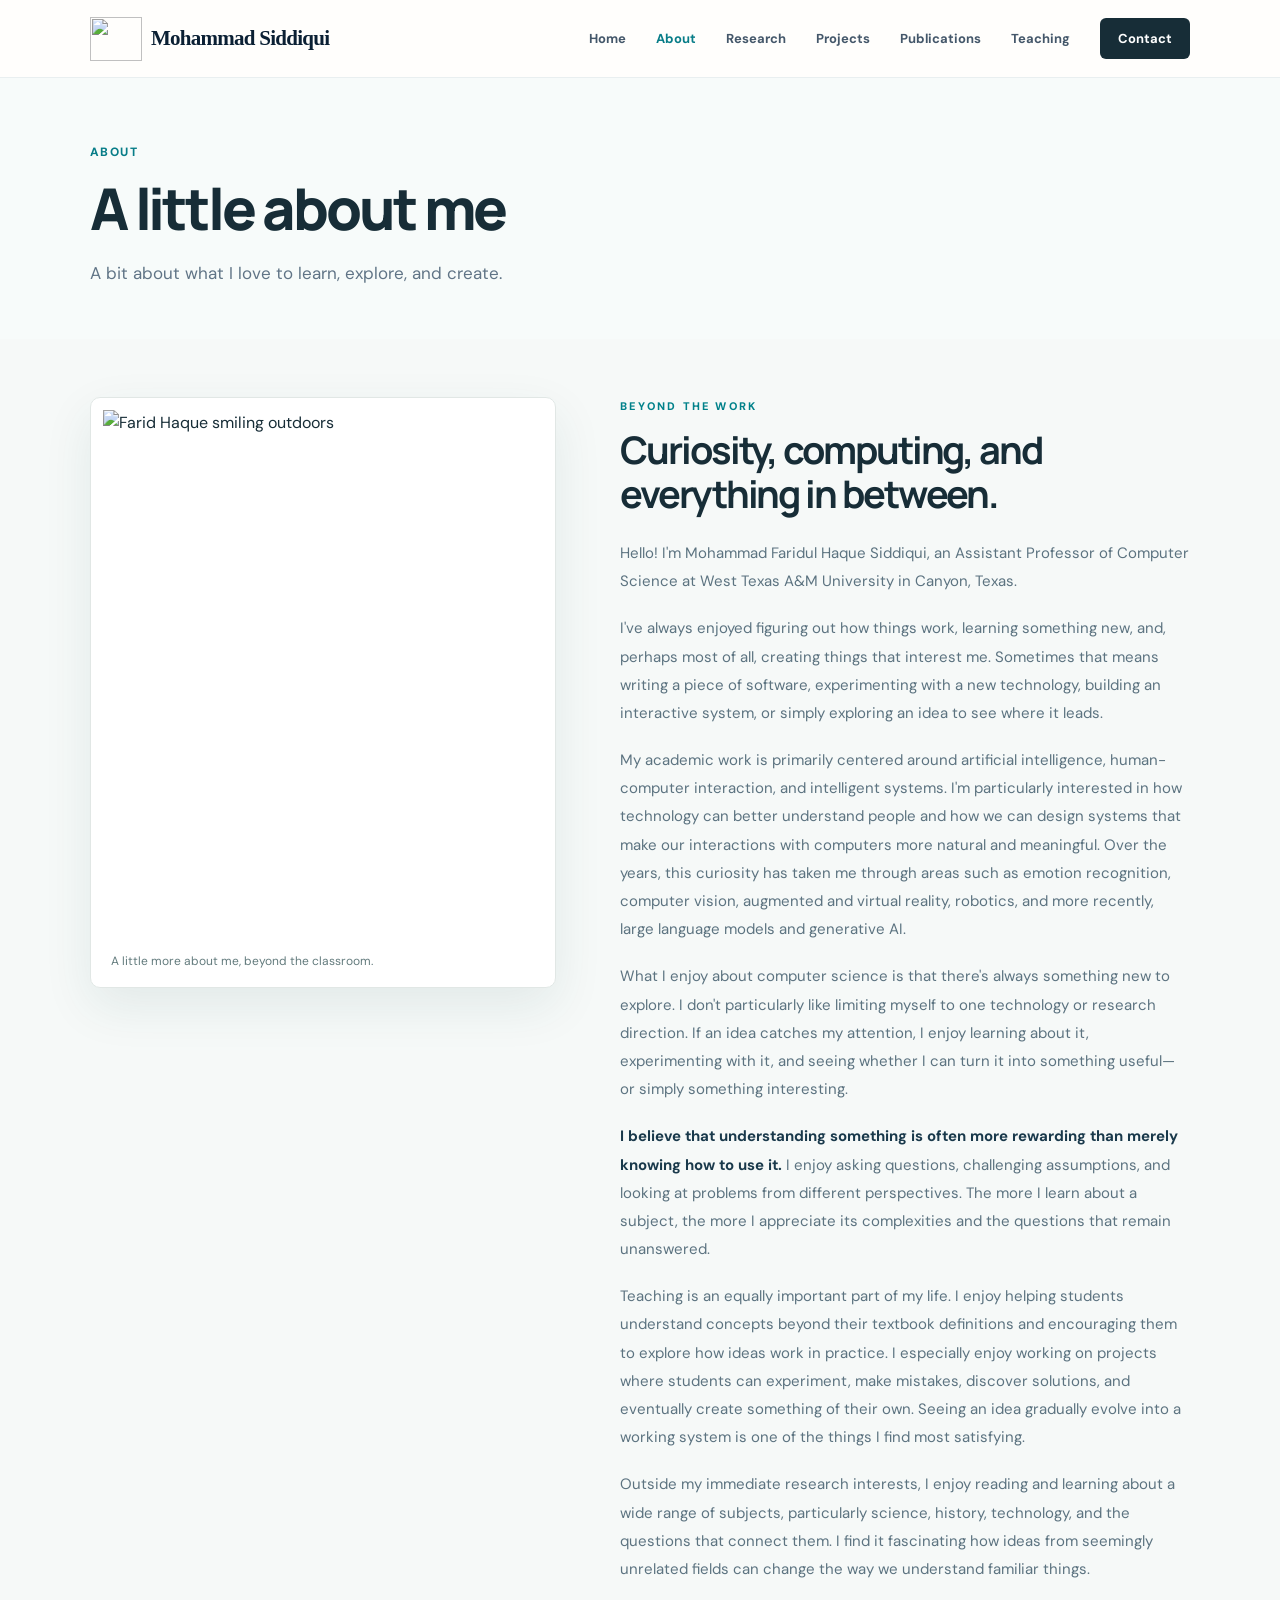
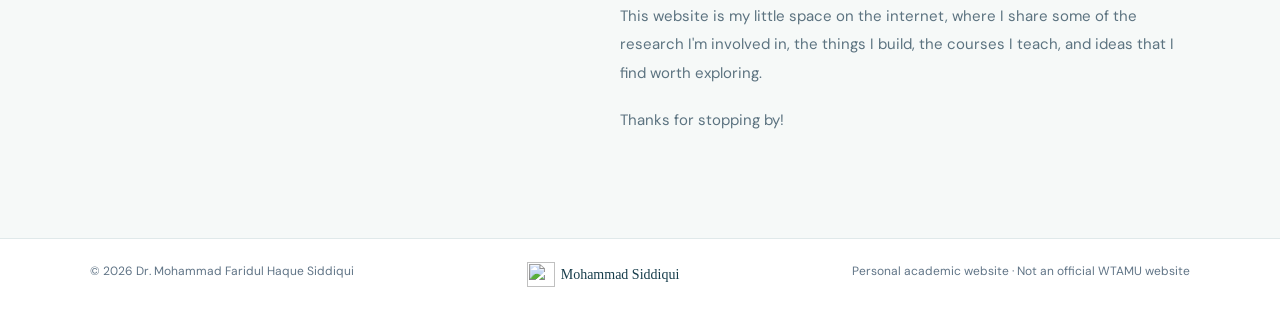
==== about.html @ c28cbdc3 "Add files via upload" ====
<!DOCTYPE html>

<html lang="en"><head><meta charset="utf-8"/><meta content="width=device-width, initial-scale=1" name="viewport"/><meta content="#09182a" name="theme-color"/><meta content="Dr. Mohammad Faridul Haque Siddiqui — Assistant Professor of Computer Science, West Texas A&amp;M University." name="description"/><title>About Me | Mohammad Siddiqui</title><link href="https://fonts.googleapis.com" rel="preconnect"/><link crossorigin="" href="https://fonts.gstatic.com" rel="preconnect"/><link href="https://fonts.googleapis.com/css2?family=DM+Sans:wght@400;500;600;700&amp;family=Manrope:wght@400;500;600;700;800&amp;display=swap" rel="stylesheet"/><link href="style.css" rel="stylesheet"/><link href="favicon.png" rel="icon" type="image/png"/></head><body><header class="top"><div class="wrap nav"><a aria-label="Mohammad Siddiqui — Home" class="brand brand-logo" href="index.html"><img alt="" height="48" src="images/ms-monogram.png" width="56"/><span class="brand-name">Mohammad Siddiqui</span></a><button aria-controls="navlinks" aria-expanded="false" aria-label="Toggle navigation" class="menu" id="menu">☰</button><nav aria-label="Main navigation" class="navlinks" id="navlinks"><a class="" href="index.html">Home</a><a aria-current="page" class="active" href="about.html">About</a><a class="" href="research.html">Research</a><a class="" href="projects.html">Projects</a><a class="" href="publications.html">Publications</a><a class="" href="teaching.html">Teaching</a><a class="navcontact" href="contact.html">Contact</a></nav></div></header><main><div class="page-intro"><div class="wrap"><div class="breadcrumbs">About</div><h1>A little about me</h1><p>A bit about what I love to learn, explore, and create.</p></div></div><section class="section alt"><div class="wrap about"><figure class="about-photo"><img alt="Farid Haque smiling outdoors" height="1402" src="images/farid-outdoor.webp" width="1122"/><figcaption>A little more about me, beyond the classroom.</figcaption></figure><div class="about-copy reveal"><div class="overline">Beyond the work</div><h2>Curiosity, computing, and everything in between.</h2><p>Hello! I'm Mohammad Faridul Haque Siddiqui, an Assistant Professor of Computer Science at West Texas A&amp;M University in Canyon, Texas.</p><p>I've always enjoyed figuring out how things work, learning something new, and, perhaps most of all, creating things that interest me. Sometimes that means writing a piece of software, experimenting with a new technology, building an interactive system, or simply exploring an idea to see where it leads.</p><p>My academic work is primarily centered around artificial intelligence, human-computer interaction, and intelligent systems. I'm particularly interested in how technology can better understand people and how we can design systems that make our interactions with computers more natural and meaningful. Over the years, this curiosity has taken me through areas such as emotion recognition, computer vision, augmented and virtual reality, robotics, and more recently, large language models and generative AI.</p><p>What I enjoy about computer science is that there's always something new to explore. I don't particularly like limiting myself to one technology or research direction. If an idea catches my attention, I enjoy learning about it, experimenting with it, and seeing whether I can turn it into something useful—or simply something interesting.</p><p><strong>I believe that understanding something is often more rewarding than merely knowing how to use it.</strong> I enjoy asking questions, challenging assumptions, and looking at problems from different perspectives. The more I learn about a subject, the more I appreciate its complexities and the questions that remain unanswered.</p><p>Teaching is an equally important part of my life. I enjoy helping students understand concepts beyond their textbook definitions and encouraging them to explore how ideas work in practice. I especially enjoy working on projects where students can experiment, make mistakes, discover solutions, and eventually create something of their own. Seeing an idea gradually evolve into a working system is one of the things I find most satisfying.</p><p>Outside my immediate research interests, I enjoy reading and learning about a wide range of subjects, particularly science, history, technology, and the questions that connect them. I find it fascinating how ideas from seemingly unrelated fields can change the way we understand familiar things.</p><p>This website is my little space on the internet, where I share some of the research I'm involved in, the things I build, the courses I teach, and ideas that I find worth exploring.</p><p>Thanks for stopping by!</p></div></div></section></main><div class="mini-footer"><div class="wrap"><span>© <span id="year"></span> Dr. Mohammad Faridul Haque Siddiqui</span><a class="footer-logo" href="index.html"><img alt="" height="27" src="images/ms-monogram.png" width="31"/>Mohammad Siddiqui</a><span>Personal academic website · Not an official WTAMU website</span></div></div><script src="script.js"></script></body></html>
---- style.css ----
:root{--ink:#0b2034;--muted:#607486;--blue:#0d6d80;--teal:#35c8bd;--cream:#f7f8f6;--line:#dfebed;--dark:#081a2c}*{box-sizing:border-box}html{scroll-behavior:smooth}body{margin:0;font-family:'DM Sans',Arial,sans-serif;color:var(--ink);background:#fff;line-height:1.65}a{color:inherit;text-decoration:none}button{font:inherit}button,a{ -webkit-tap-highlight-color:transparent}a:focus-visible,button:focus-visible{outline:3px solid #52d7d0;outline-offset:4px}.wrap{max-width:1160px;margin:auto;padding-left:30px;padding-right:30px}.top{height:78px;position:sticky;top:0;z-index:10;background:#fffefcf5;backdrop-filter:blur(16px);border-bottom:1px solid #e9eff0}.nav{height:100%;display:flex;justify-content:space-between;align-items:center;gap:20px}.brand{font-family:Manrope,sans-serif;font-size:17px;font-weight:800;letter-spacing:-.04em}.brand span{color:var(--blue)}.navlinks{display:flex;gap:30px;align-items:center}.navlinks>a{font-size:13px;font-weight:700;color:#44576a}.navlinks>a:hover{color:var(--blue)}.navlinks .navcontact{padding:10px 18px;color:#fff;background:var(--ink);border-radius:6px}.menu{display:none;background:none;border:0;font-size:25px;cursor:pointer}.hero{overflow:hidden;background:radial-gradient(circle at 77% 55%,#ecf8f6 0,#f9fcfa 35%,#f8faf8 68%);padding:105px 0 110px}.hero-grid{display:grid;grid-template-columns:1.15fr .85fr;align-items:center;gap:65px}.eyebrow{display:flex;align-items:center;gap:11px;letter-spacing:.14em;text-transform:uppercase;font-weight:800;color:#08788a;font-size:11px}.eyebrow:before{content:"";width:28px;height:2px;background:var(--teal)}h1,h2,h3{font-family:Manrope,Arial,sans-serif;letter-spacing:-.055em;line-height:1.16}h1{font-size:clamp(44px,5.1vw,72px);margin:25px 0 19px;font-weight:800}h1 em{font-style:normal;color:#087d88}.lead{font-size:18px;max-width:530px;color:#50687a;line-height:1.85}.role{font-weight:800;font-size:14px;color:#122e40;letter-spacing:.005em}.role span{color:#96a5aa;margin:0 8px}.actions{display:flex;flex-wrap:wrap;gap:12px;margin-top:30px}.btn{display:inline-flex;align-items:center;justify-content:center;gap:9px;padding:14px 23px;border-radius:6px;font-weight:800;font-size:13px;transition:.2s}.btn.primary{background:#0c3647;color:white}.btn.primary:hover{background:#087989;transform:translateY(-2px)}.btn.secondary{border:1px solid #bdd3d5;color:#173d4b;background:#fff}.btn.secondary:hover{background:#e8f5f3}.social{display:flex;gap:20px;margin-top:34px;font-size:13px;font-weight:800;color:#597484}.social a:hover{color:#007d85}.visual{position:relative;max-width:470px;aspect-ratio:1;display:grid;place-items:center}.visual:before{content:"";position:absolute;width:83%;height:83%;border-radius:50%;border:1px solid #bddcdb;box-shadow:0 0 0 40px #ffffff66,0 0 0 82px #e2f1ef65}.orb{position:relative;width:82%;height:82%;border-radius:50%;overflow:hidden;background:radial-gradient(circle at 27% 18%,#36788a,#153b59 52%,#071b32 89%);box-shadow:0 40px 80px #0c476631}.orb svg{width:100%;height:100%}.mini{position:absolute;padding:11px 17px;border-radius:9px;background:#ffffffed;box-shadow:0 12px 37px #17465c1a;font-size:12px;font-weight:800;color:#285366;border:1px solid #dcebea}.mini.one{top:14%;right:-4%}.mini.two{bottom:19%;left:-9%}.small-dot{display:inline-block;width:7px;height:7px;border-radius:50%;background:#00bdb5;margin-right:7px}.stats{background:#0a2337;color:white}.statsrow{display:grid;grid-template-columns:repeat(4,1fr);padding-top:32px;padding-bottom:32px}.stat{padding:10px 24px;border-right:1px solid #ffffff25}.stat:first-child{padding-left:0}.stat:last-child{border:none}.stat strong{font-family:Manrope;font-size:28px;letter-spacing:-.06em;display:block}.stat small{color:#b5d0d8;font-size:12px}.section{padding:105px 0}.alt{background:#f6f9f8}.sec-top{display:flex;justify-content:space-between;align-items:end;gap:25px;margin-bottom:40px}.overline{text-transform:uppercase;color:#00818a;letter-spacing:.2em;font-size:11px;font-weight:800}h2{font-size:clamp(31px,3.5vw,47px);margin:12px 0 14px}.sec-top p{color:var(--muted);max-width:450px;font-size:15px}.grid3{display:grid;grid-template-columns:repeat(3,1fr);gap:20px}.research-card{border:1px solid #dce9e9;border-radius:12px;background:white;padding:31px;min-height:255px;transition:.25s}.research-card:hover{transform:translateY(-5px);box-shadow:0 18px 40px #113d5515}.number{color:#09a49d;font-size:12px;font-weight:800}.research-card h3{font-size:21px;margin:26px 0 12px}.research-card p,.project p,.pub p{color:var(--muted);font-size:14px}.project-grid{display:grid;grid-template-columns:repeat(2,1fr);gap:22px}.project{border:1px solid #dbe8e7;border-radius:12px;overflow:hidden;background:white}.project-art{height:190px;position:relative;overflow:hidden;background:#0b3145;display:grid;place-items:center}.project-art svg{width:100%;height:100%;display:block}.project-body{padding:26px}.tag{font-size:10px;font-weight:800;text-transform:uppercase;letter-spacing:.13em;color:#05868a}.project h3{font-size:21px;margin:10px 0}.feature-line{margin-top:14px;font-size:12px;color:#0c7780;font-weight:700}.publication-list{border-top:1px solid var(--line)}.pub{padding:23px 0;border-bottom:1px solid var(--line);display:grid;grid-template-columns:65px 1fr auto;align-items:start;gap:22px}.year{color:#08808c;font-size:12px;font-weight:800}.pub h3{font-size:17px;margin:0 0 8px;line-height:1.5;letter-spacing:-.025em}.pub p{margin:0}.pub a{border:1px solid #cadddc;border-radius:6px;padding:7px 12px;font-size:12px;font-weight:800;color:#126b77}.pub a:hover{background:#e7f5f3}.about{display:grid;grid-template-columns:.9fr 1.1fr;gap:100px;align-items:center}.about-panel{min-height:350px;background:#0b2d40;border-radius:14px;position:relative;padding:40px;display:flex;flex-direction:column;justify-content:space-between;color:white;overflow:hidden}.about-panel:after{content:"";position:absolute;width:270px;height:270px;border:1px solid #4ec8c066;border-radius:50%;right:-45px;bottom:-80px;box-shadow:0 0 0 48px #3cbaa916,0 0 0 98px #47cbbc0d}.about-panel .quote{position:relative;z-index:1;font-size:24px;font-family:Manrope;line-height:1.5;font-weight:700;letter-spacing:-.04em}.about-panel span{z-index:1;color:#96d2d3;font-size:13px}.about-copy p{color:#5c7380}.timeline{margin-top:20px;padding-left:20px;border-left:2px solid #bdd9d9}.timeline p{margin:12px 0;font-size:13px}.timeline strong{color:#173f53}.contact-section{background:#081d30;color:white;text-align:center;padding:85px 20px}.contact-section h2{font-size:42px}.contact-section p{color:#b4ccd5;max-width:580px;margin:0 auto 25px}.contact-section .btn{background:#60d6ca;color:#062939}footer{background:#081d30;color:#95adb7;border-top:1px solid #ffffff1b;padding:21px 0;font-size:12px}footer .wrap{display:flex;justify-content:space-between;gap:15px;flex-wrap:wrap}.reveal{opacity:0;transform:translateY(14px);transition:opacity .7s,transform .7s}.reveal.visible{opacity:1;transform:translateY(0)}@media(max-width:850px){.hero-grid,.about{grid-template-columns:1fr;gap:45px}.visual{max-width:390px;margin:auto}.hero{padding:65px 0}.grid3{grid-template-columns:repeat(2,1fr)}.statsrow{grid-template-columns:repeat(2,1fr);gap:15px}.stat:nth-child(2){border:0}.about{gap:28px}}@media(max-width:620px){.wrap{padding-left:21px;padding-right:21px}.top{height:67px}.menu{display:block}.navlinks{display:none;position:absolute;top:67px;left:0;right:0;background:white;padding:16px 21px 25px;box-shadow:0 18px 30px #152d3c20;flex-direction:column;align-items:stretch;gap:15px}.navlinks.open{display:flex}.hero{padding:55px 0 70px}.hero-grid{gap:27px}h1{font-size:43px}.lead{font-size:16px}.visual{max-width:300px}.mini.one{right:-2%}.mini.two{left:0}.statsrow{padding-top:19px;padding-bottom:19px}.stat{padding:8px 10px}.stat strong{font-size:23px}.section{padding:66px 0}.sec-top{display:block}.grid3,.project-grid{grid-template-columns:1fr}.research-card{min-height:unset}.pub{grid-template-columns:1fr;gap:7px}.pub a{justify-self:start}.about-panel{min-height:295px}.contact-section h2{font-size:34px}}@media(prefers-reduced-motion:reduce){html{scroll-behavior:auto}.reveal{opacity:1;transform:none;transition:none}}

/* Multi-page navigation and page layouts */
.navlinks a.active{color:#087d88} .page-intro{padding:65px 0 35px;background:#f7fbfa}.page-intro h1{font-size:clamp(39px,4.5vw,60px);margin:12px 0 15px}.page-intro p{max-width:730px;color:#607486;font-size:17px}.section{padding:58px 0 85px}.hero{min-height:calc(100vh - 158px);display:flex;align-items:center;padding:65px 0}.reveal{opacity:1;transform:none}.simple-card{background:#fff;border:1px solid #dce9e9;border-radius:12px;padding:30px}.simple-card h3{margin-top:0}.simple-card p{color:#607486}.simple-grid{display:grid;grid-template-columns:repeat(2,1fr);gap:20px}.breadcrumbs{font-size:12px;letter-spacing:.12em;text-transform:uppercase;color:#087d88;font-weight:800}.mini-footer{border-top:1px solid #e0e9ea;padding:23px 0;font-size:12px;color:#607486}.mini-footer .wrap{display:flex;justify-content:space-between;gap:15px;flex-wrap:wrap}.content-links{display:flex;flex-wrap:wrap;gap:12px;margin-top:28px}@media(max-width:650px){.simple-grid{grid-template-columns:1fr}.hero{min-height:unset}.page-intro{padding:45px 0 25px}}
/* V3: warm, photographic, genuinely personal tone */
:root{--ink:#172d37;--blue:#2f777a;--teal:#6daba7}
.hero{background:#f8f9f6;min-height:calc(100vh - 145px);padding:48px 0}
.hero-grid{grid-template-columns:1.12fr .88fr;gap:80px}
.hero h1{font-size:clamp(39px,4.3vw,61px);letter-spacing:-.06em;line-height:1.22}
.hero h1 em{font-style:normal;color:#377e7d;font-size:.80em}
.hero .role{font-weight:600;color:#506873}
.hero .lead{font-size:17px;line-height:1.8;color:#566b71}
.portrait-frame{position:relative;margin:0;max-width:430px;justify-self:end;width:100%;padding:11px 11px 0;background:#fff;border:1px solid #e1e8e5;box-shadow:0 24px 65px #1e41451d;transform:rotate(1.2deg)}
.portrait-frame img{display:block;width:100%;height:min(57vh,510px);object-fit:cover;object-position:center 23%}
.portrait-frame figcaption{font-size:11px;color:#67818a;padding:12px 6px;text-align:right;letter-spacing:.035em}
.hero .actions .primary{background:#255d62}
.content-links{align-items:center;gap:24px;margin-top:0}
.content-links a{color:#306e70;font-size:13px;font-weight:700}
.home-hint{color:#71868a;font-size:13px;margin-right:10px}
.about-photo{margin:0;background:white;border:1px solid #e1e7e5;padding:12px;box-shadow:0 18px 50px #164b4b17}
.about-photo img{display:block;width:100%;max-height:470px;object-fit:cover;object-position:top}
.about-photo figcaption{font-size:12px;color:#637b7d;padding:12px 8px 4px}
.contact-photo{max-width:138px;margin:0 auto 24px;border-radius:50%;overflow:hidden;aspect-ratio:1;border:4px solid #d4e9e6}
.contact-photo img{width:100%;height:100%;object-fit:cover;object-position:center 21%}
@media(max-width:850px){.hero-grid{gap:32px}.portrait-frame{justify-self:center;max-width:345px}.portrait-frame img{height:390px}.hero{min-height:unset}}
@media(max-width:620px){.hero{padding:36px 0 48px}.hero h1{font-size:42px}.portrait-frame{max-width:320px}.portrait-frame img{height:345px}.content-links{gap:14px}.home-hint{width:100%}}

/* Personal identity / approved MS logo */
.brand-logo{display:inline-flex;align-items:center;gap:9px;white-space:nowrap;letter-spacing:0;color:#0b2034}
.brand-logo img{width:52px;height:44px;object-fit:contain;flex-shrink:0}
.brand-logo .brand-name{color:#0b2034;font-family:Georgia,'Times New Roman',serif;font-size:21px;font-weight:600;letter-spacing:-.035em}
.footer-logo{display:inline-flex;align-items:center;gap:6px;font-family:Georgia,'Times New Roman',serif;font-size:14px;color:#173d4b}
.footer-logo img{width:28px;height:25px;object-fit:contain}
@media(max-width:1050px){.navlinks{gap:16px}.brand-logo .brand-name{font-size:18px}.brand-logo img{width:43px;height:38px}}
@media(max-width:650px){.brand-logo .brand-name{font-size:18px}.brand-logo img{width:40px;height:36px}.mini-footer .wrap{align-items:center}}

/* About page: readable long-form introduction */
.about{align-items:start;gap:64px}.about-copy{max-width:690px}.about-copy p{font-size:15px;line-height:1.88;margin:0 0 19px}.about-copy strong{color:#19394b}.about-photo{position:sticky;top:112px;border-radius:10px;overflow:hidden}.about-photo img{max-height:530px}.about-copy h2{font-size:clamp(27px,3vw,38px);margin-bottom:24px}@media(max-width:850px){.about-photo{position:static;max-width:460px}.about{gap:34px}}

/* V7 — warmer, more intentional single-screen homepage */
.hero{min-height:calc(100svh - 156px);padding:32px 0 42px;background:radial-gradient(ellipse at 87% 45%, #e7f0ed 0%, #f8f9f6 52%, #fbfbf8 100%)}
.hero-grid{grid-template-columns:minmax(0,1.15fr) minmax(310px,.85fr);gap:clamp(36px,6vw,85px)}
.hero h1{font-family:Georgia,'Times New Roman',serif;letter-spacing:-.045em;font-weight:500;font-size:clamp(42px,4.5vw,65px);line-height:1.14;margin:22px 0 22px}
.hero h1 .hello-name{color:#1c4b55}
.hero h1 em{display:inline-block;font-family:Georgia,'Times New Roman',serif;color:#3e7e78;font-size:.81em;font-weight:400;font-style:italic;letter-spacing:-.025em;margin-top:7px}
.hero .role{color:#475c67;line-height:1.7;font-size:13.5px;margin-bottom:18px}
.hero .lead{font-size:16px;line-height:1.86;max-width:560px;margin:0;color:#475d63}
.home-personal-note{margin:19px 0 0;color:#647879;font-size:15px;line-height:1.7;border-left:2px solid #8cbab2;padding-left:15px}
.home-personal-note em{font-family:Georgia,serif;color:#306d6b}
.hero .actions{margin-top:27px}
.hero .social{margin-top:25px;font-weight:600;font-size:12px}
.portrait-frame{transform:none;border-radius:10px;overflow:hidden;box-shadow:0 25px 65px #183b3f1c;max-width:410px;padding:9px 9px 0}
.portrait-frame img{height:min(55vh,490px);border-radius:5px;object-position:center 23%}
@media(max-width:850px){.hero-grid{grid-template-columns:1fr;gap:28px}.hero{padding:50px 0}.portrait-frame{justify-self:start;width:min(100%,390px)}.portrait-frame img{height:400px}}
@media(max-width:620px){.hero{padding:35px 0 48px}.hero h1{font-size:clamp(39px,9.5vw,53px)}.hero .lead{font-size:15px}.portrait-frame{justify-self:center}.portrait-frame img{height:350px}.hero .social{flex-wrap:wrap;gap:12px 20px}}


/* V8 — editorial research page */
.research-intro {background:linear-gradient(120deg,#f8faf7 0%,#edf5f2 100%);padding:72px 0 72px}
.research-intro h1 {font-family:Georgia,'Times New Roman',serif;font-weight:500;letter-spacing:-.04em;font-size:clamp(43px,5vw,66px)}
.research-intro p {max-width:770px;line-height:1.82;font-size:17px}
.research-overview {padding-top:75px}
.research-preface {max-width:820px;margin-bottom:54px}
.research-preface h2 {font-family:Georgia,'Times New Roman',serif;font-weight:500;letter-spacing:-.035em;max-width:780px;line-height:1.2}
.research-preface p {font-size:16px;color:#526d73;max-width:740px;line-height:1.88}
.research-themes {display:grid;grid-template-columns:1fr 1fr;gap:22px}
.theme {display:grid;grid-template-columns:62px 1fr;gap:19px;padding:32px 29px 30px;border:1px solid #dbe8e5;border-radius:13px;background:white;box-shadow:0 9px 24px #1c4e4510}
.theme-side {display:flex;flex-direction:column;align-items:center;gap:21px}
.theme-index {font-size:12px;color:#7b989b;font-weight:700}
.theme-symbol {font-family:Georgia,serif;font-size:35px;line-height:1;color:#398b86}
.theme-kicker {font-size:10px;letter-spacing:.13em;font-weight:800;color:#327c7d}
.theme h3 {font-family:Georgia,'Times New Roman',serif;font-weight:500;font-size:27px;letter-spacing:-.035em;line-height:1.25;margin:12px 0 16px}
.theme p {color:#567079;font-size:14px;line-height:1.87;margin:0}
.theme-topics {display:flex;gap:7px;flex-wrap:wrap;margin-top:23px}
.theme-topics span {background:#edf5f2;border:1px solid #e0ece8;color:#406f6d;border-radius:30px;font-size:11px;padding:5px 10px}
.research-outro {background:#eef5f2;padding:66px 0 78px}
.research-outro-grid {display:flex;align-items:center;justify-content:space-between;gap:55px}
.research-outro h2 {font-family:Georgia,'Times New Roman',serif;font-weight:500;max-width:560px}
.research-outro p {max-width:630px;color:#567079;line-height:1.85}
.research-actions {display:flex;flex-direction:column;gap:12px;min-width:190px}
@media(max-width:850px){.research-themes{grid-template-columns:1fr}.research-outro-grid{align-items:start;flex-direction:column;gap:18px}.research-actions{flex-direction:row;flex-wrap:wrap}}
@media(max-width:620px){.research-intro{padding:47px 0}.research-overview{padding-top:52px}.research-preface{margin-bottom:35px}.theme{grid-template-columns:43px 1fr;padding:24px 20px;gap:12px}.theme h3{font-size:24px}.theme-symbol{font-size:27px}.research-actions{flex-direction:column;width:100%}}

/* V9 projects editorial page */
.projects-intro{background:linear-gradient(112deg,#f8faf7,#eef5f2);padding:62px 0 70px}
.projects-intro h1{font-family:Georgia,'Times New Roman',serif;font-weight:500;font-size:clamp(46px,5vw,68px);letter-spacing:-.04em}
.projects-intro p{max-width:740px;line-height:1.85}
.projects-editorial{background:#fbfcfa;padding:70px 0 85px}
.projects-heading{display:flex;align-items:end;justify-content:space-between;gap:36px;margin-bottom:34px}
.projects-heading h2{font-family:Georgia,'Times New Roman',serif;font-weight:500;letter-spacing:-.035em;margin:9px 0 0}
.projects-heading p{max-width:425px;line-height:1.8;color:#60747a;margin:0}
.project-editorial-grid{display:grid;grid-template-columns:repeat(3,minmax(0,1fr));gap:24px}
.project-editorial{border:1px solid #dce8e4;border-radius:13px;overflow:hidden;background:#fff;box-shadow:0 12px 32px rgba(8,38,50,.06);display:flex;flex-direction:column}
.project-visual{position:relative;height:172px;background:#102f45;overflow:hidden}
.project-visual .project-art{height:100%;border-radius:0;overflow:hidden}
.project-visual svg{height:100%;width:100%;display:block;object-fit:cover}
.project-num{position:absolute;z-index:2;top:14px;left:16px;font-size:11px;letter-spacing:.12em;color:white;background:#0b263a9c;padding:5px 8px;border-radius:5px}
.project-content{padding:24px 24px 23px;display:flex;flex-direction:column;flex:1}
.project-overline{color:#318080;font-size:10px;letter-spacing:.14em;font-weight:800;text-transform:uppercase}
.project-content h2{font-family:Georgia,'Times New Roman',serif;font-weight:500;font-size:24px;line-height:1.25;letter-spacing:-.03em;margin:11px 0 13px}
.project-content p{font-size:13.5px;line-height:1.85;color:#516d75;margin:0 0 20px;flex:1}
.project-role{padding-top:14px;border-top:1px solid #e3edeb;color:#698587;font-size:11px;font-weight:600}
.art-terratek{position:relative;background:linear-gradient(130deg,#144350,#2c837a)}
.art-calculus{position:relative;background:linear-gradient(135deg,#102a54,#417b95)}
.illustration-circle{position:absolute;left:42%;top:13%;height:120px;width:120px;border:1px solid #99f0d9;border-radius:50%;opacity:.55}
.illustration-hill{position:absolute;bottom:-60px;left:-10%;width:120%;height:145px;border:2px solid #93e6c8;border-radius:50%}
.illustration-drop{position:absolute;top:36px;right:30%;font-size:46px;color:#c0ffdf}
.illustration-orbit{position:absolute;top:5px;left:39%;font-size:134px;font-family:Georgia,serif;color:#97e9de;opacity:.6;line-height:1}
.illustration-curve{position:absolute;top:30px;left:30%;font-size:130px;color:white;opacity:.7;line-height:1}
.illustration-caption{position:absolute;bottom:19px;left:19px;color:#d5f5ec;font-size:10px;letter-spacing:.18em}
.projects-note{background:#edf5f2;padding:25px 30px;border-radius:12px;margin-top:30px}
.projects-note p{max-width:850px;color:#526d73;line-height:1.8;margin:8px 0 10px}
.projects-note a{color:#1f6368;font-size:13px;font-weight:700;text-decoration:none}
@media(max-width:960px){.project-editorial-grid{grid-template-columns:repeat(2,minmax(0,1fr))}}
@media(max-width:640px){.project-editorial-grid{grid-template-columns:1fr}.projects-heading{display:block}.projects-heading p{margin-top:15px}.projects-intro{padding:42px 0}.projects-editorial{padding:45px 0}.project-visual{height:190px}}

.project-art img{display:block;width:100%;height:100%;object-fit:cover}

/* Publications */
.bib-intro{background:linear-gradient(115deg,#f6faf7,#eaf4f0);padding:72px 0 65px}.bib-intro h1{font-family:Georgia,serif;font-size:clamp(44px,5vw,69px);font-weight:500;letter-spacing:-.04em}.bib-intro p{max-width:760px;font-size:17px;line-height:1.8}.bib-scholar{display:inline-flex;margin-top:15px;padding:11px 18px;border-radius:6px;background:#133e4b;color:white;font-weight:700;font-size:13px}.bib-section{padding:65px 0 90px}.bib-heading{display:flex;justify-content:space-between;gap:42px;align-items:end;margin-bottom:34px}.bib-heading h2{font-family:Georgia,serif;letter-spacing:-.03em;font-weight:500;margin:10px 0 0}.bib-heading>p{max-width:460px;color:#607486;font-size:15px}.bib-controls{padding:21px;background:#f5faf8;border:1px solid #dceae7;border-radius:12px;margin-bottom:18px}.bib-search-label{display:block;font-size:12px;font-weight:800;letter-spacing:.05em;color:#32656a;margin-bottom:9px}.bib-controls input{width:100%;border:1px solid #ccdfdd;background:white;border-radius:8px;padding:14px 16px;font:inherit;font-size:15px;color:#132e3b;outline-offset:3px}.bib-filters{display:flex;flex-wrap:wrap;gap:9px;margin-top:16px}.bib-filter{border:1px solid #d4e3e0;background:white;color:#43626a;border-radius:30px;padding:9px 14px;font-size:12px;font-weight:700;cursor:pointer}.bib-filter.selected{background:#174d57;border-color:#174d57;color:white}.bib-count{display:block;margin-top:14px;color:#677d83;font-size:12px}.bib-list{display:grid;gap:14px}.bib-item{background:#fff;border:1px solid #e0eae9;border-radius:11px;padding:26px 30px;box-shadow:0 6px 19px #173e4910}.bib-top{display:flex;align-items:center;gap:12px}.bib-year{font-size:12px;letter-spacing:.04em;font-weight:800;color:#167d7c}.bib-type{font-size:11px;color:#557174;background:#edf6f3;border-radius:30px;padding:3px 9px}.bib-item h2{font-family:Georgia,serif;font-size:23px;letter-spacing:-.022em;font-weight:500;line-height:1.3;margin:12px 0}.bib-authors{font-size:13px;color:#415e6a;line-height:1.7;margin:0 0 5px}.bib-venue{font-size:13px;color:#71868d;font-style:italic;margin:0 0 12px}.bib-link{font-size:12px;color:#087b80;font-weight:800}.bib-link:hover{text-decoration:underline}.bib-empty{padding:34px;text-align:center;border:1px dashed #a5c4c1;border-radius:10px;color:#577477}.bib-note{margin-top:25px;font-size:13px;line-height:1.8;color:#698087}.bib-note a{color:#087b80;font-weight:700}@media(max-width:720px){.bib-intro{padding:46px 0}.bib-section{padding:42px 0}.bib-heading{display:block}.bib-item{padding:20px}.bib-item h2{font-size:21px}}

.bib-item[hidden]{display:none !important}

/* Teaching editorial page */
.teach-hero{background:linear-gradient(120deg,#f7faf7 0%,#edf5f2 100%);padding:75px 0 85px}.teach-hero-grid{display:grid;grid-template-columns:minmax(0,1.6fr) minmax(250px,.75fr);gap:70px;align-items:center}.teach-hero h1{font:500 clamp(41px,4.65vw,67px)/1.13 Georgia,serif;letter-spacing:-.035em;color:#183440;margin:14px 0 24px}.teach-hero h1 em{color:#31837c;font-weight:400}.teach-hero p{max-width:720px;line-height:1.85;color:#526a74;font-size:16px}.teach-aside{background:white;padding:38px;border:1px solid #dcebe8;border-radius:16px;box-shadow:0 18px 40px #16434611;transform:rotate(1deg)}.teach-aside-icon{color:#278b85;font:600 40px Georgia,serif}.teach-aside p{font:italic 23px/1.5 Georgia,serif;color:#294955;margin:24px 0 18px}.teach-aside span{font-size:11px;letter-spacing:.06em;color:#668087}.teach-content{padding:77px 0 90px}.teach-section-title{max-width:770px;margin-bottom:36px}.teach-section-title h2,.teach-feature h2,.teach-bottom h2{font:500 clamp(30px,3.1vw,43px)/1.2 Georgia,serif;color:#183440;letter-spacing:-.03em;margin:10px 0 15px}.teach-section-title p,.teach-feature p,.teach-bottom p{color:#567078;line-height:1.86}.teach-course-grid{display:grid;grid-template-columns:repeat(2,minmax(0,1fr));gap:19px}.teach-course{position:relative;background:white;border:1px solid #e0eae8;border-radius:12px;padding:31px 32px 27px;min-height:260px;box-shadow:0 10px 23px #1b48500a}.teach-num{font-size:10px;letter-spacing:.12em;font-weight:800;color:#34817d}.teach-icon{position:absolute;right:29px;top:27px;font:37px Georgia,serif;color:#388b86}.teach-course h3{font:500 27px/1.24 Georgia,serif;max-width:330px;margin:30px 0 15px;color:#193744}.teach-course p{font-size:14px;line-height:1.82;color:#567078;margin-bottom:21px}.teach-keywords{font-size:11px;color:#287c7c;font-weight:700}.teach-feature{display:grid;grid-template-columns:1.2fr .8fr;gap:65px;align-items:center;background:#f3f8f6;border:1px solid #e4efeb;border-radius:18px;padding:47px 55px;margin-top:56px}.teach-feature p{font-size:14px}.teach-inline-link{font-size:13px;color:#087f7c;font-weight:800}.teach-feature-art{display:flex;align-items:center;justify-content:center;gap:8px;min-height:220px}.teach-shape{width:95px;height:95px;background:#fff;display:flex;align-items:center;justify-content:center;border:2px solid #65a6a1;border-radius:18px;color:#1c6966;font-weight:800;font-size:12px;letter-spacing:.08em;box-shadow:0 10px 24px #17464514}.teach-shape.two{transform:translateY(-28px);background:#e3f1ec}.teach-line{width:27px;height:2px;background:#65a6a1}.teach-bottom{background:#edf5f2;padding:65px 0}.teach-bottom-grid{display:grid;grid-template-columns:1fr 1.1fr;gap:90px;align-items:center}.teach-bottom p{font-size:15px}@media(max-width:860px){.teach-hero-grid,.teach-feature,.teach-bottom-grid{grid-template-columns:1fr;gap:25px}.teach-aside{max-width:530px}.teach-feature-art{min-height:150px}.teach-feature{padding:35px}.teach-hero{padding:48px 0 60px}}@media(max-width:600px){.teach-course-grid{grid-template-columns:1fr}.teach-course{min-height:auto;padding:26px}.teach-course h3{font-size:24px}.teach-feature-art{transform:scale(.8)}.teach-aside p{font-size:21px}}

/* V13 teaching illustration */
.teach-aside-visual{padding:24px 24px 30px;transform:none}
.teach-hero-illustration{margin:0 0 18px;border-radius:14px;overflow:hidden;border:1px solid #dcebe8;background:#f7fbfa}
.teach-hero-illustration img{display:block;width:100%;height:auto}
@media(max-width:860px){.teach-aside-visual{max-width:610px;padding:20px}}

/* V14 contact editorial page */
.contact-modern{background:radial-gradient(circle at 88% 33%,#e5f0ec 0%,#f8faf7 46%,#fff 90%);min-height:calc(100svh - 150px);padding:clamp(48px,6vw,85px) 0 70px}
.contact-modern-grid{display:grid;grid-template-columns:minmax(0,1.2fr) minmax(280px,.8fr);gap:clamp(40px,6vw,94px);align-items:center}
.contact-copy h1{font:500 clamp(40px,4.6vw,62px)/1.15 Georgia,'Times New Roman',serif;letter-spacing:-.043em;max-width:640px;margin:16px 0 21px;color:#173a44}
.contact-lead{font-size:16px;line-height:1.9;color:#526c75;max-width:590px;margin:0 0 30px}
.contact-email{display:inline-flex;align-items:center;gap:15px;border:1px solid #cde1dc;background:#fff;border-radius:13px;padding:17px 24px;margin:0 0 27px;box-shadow:0 12px 30px #194a4810}
.contact-email:hover{border-color:#71aaa2;transform:translateY(-2px)}
.contact-email-icon{width:40px;height:40px;display:grid;place-items:center;background:#e4f2ed;color:#267c76;border-radius:10px;font-size:25px}
.contact-email span:last-child{display:flex;flex-direction:column;gap:3px}
.contact-email small{font-size:10px;letter-spacing:.13em;color:#4b8080;font-weight:800}
.contact-email strong{font-size:16px;color:#1b5057}
.contact-location{font-size:13px;color:#57727b;line-height:1.7;margin-bottom:30px}
.contact-dot{display:inline-block;width:7px;height:7px;background:#51a7a0;border-radius:50%;margin-right:9px}
.contact-social{border-top:1px solid #dce8e5;display:flex;flex-wrap:wrap;align-items:center;gap:12px 21px;padding-top:23px}
.contact-social span{color:#7c9496;font-size:10px;letter-spacing:.12em;font-weight:800;width:100%}
.contact-social a{color:#276e72;font-size:12px;font-weight:700}.contact-social a:hover{text-decoration:underline}
.contact-modern-photo{background:white;padding:11px 11px 0;margin:0;border:1px solid #e0e9e7;box-shadow:0 21px 60px #153e451b;transform:rotate(1deg)}
.contact-modern-photo img{display:block;width:100%;height:min(57vh,540px);object-fit:cover;object-position:center 22%}
.contact-modern-photo figcaption{text-align:right;font-size:11px;color:#778c8b;padding:12px 5px}
@media(max-width:850px){.contact-modern-grid{grid-template-columns:1fr}.contact-modern-photo{max-width:440px;justify-self:center}.contact-modern-photo img{height:420px}}
@media(max-width:550px){.contact-modern{padding:38px 0 50px}.contact-copy h1{font-size:42px}.contact-email{padding:14px 16px}.contact-email strong{font-size:14px}.contact-modern-photo img{height:350px}}
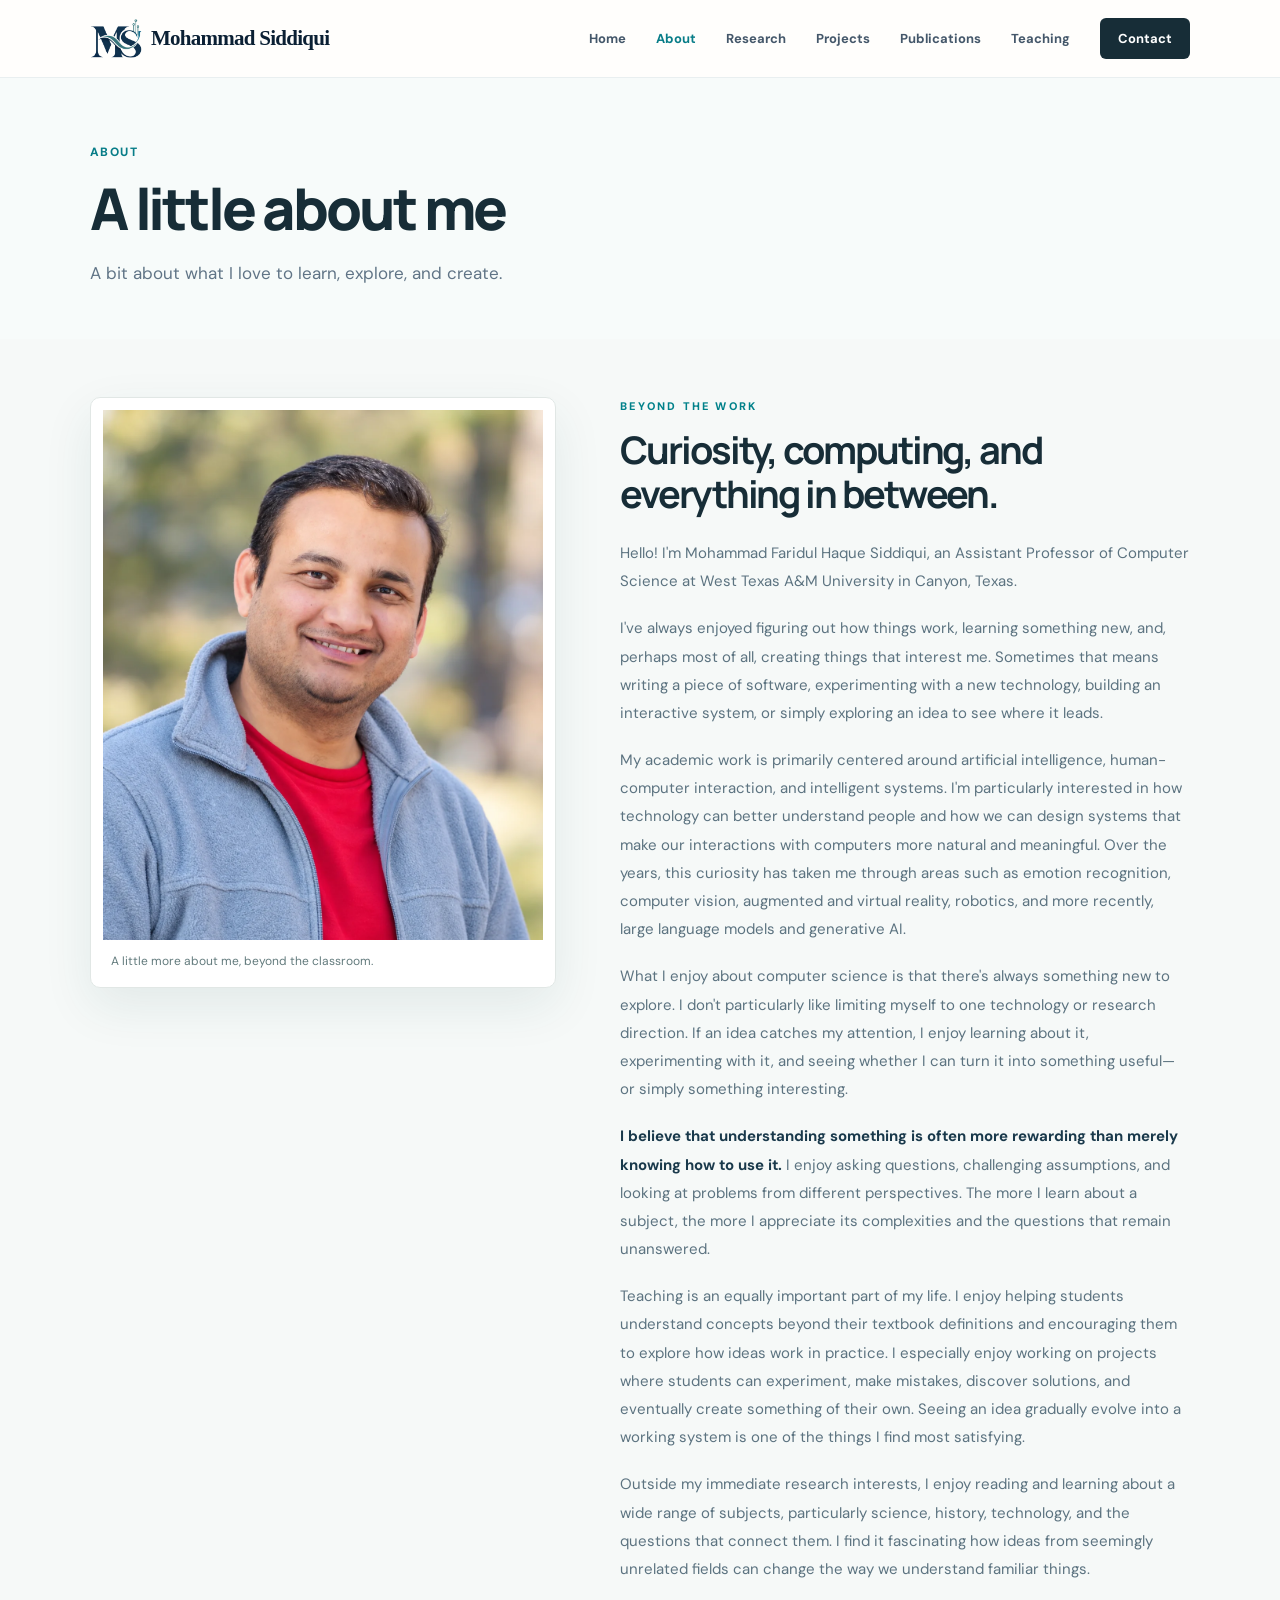
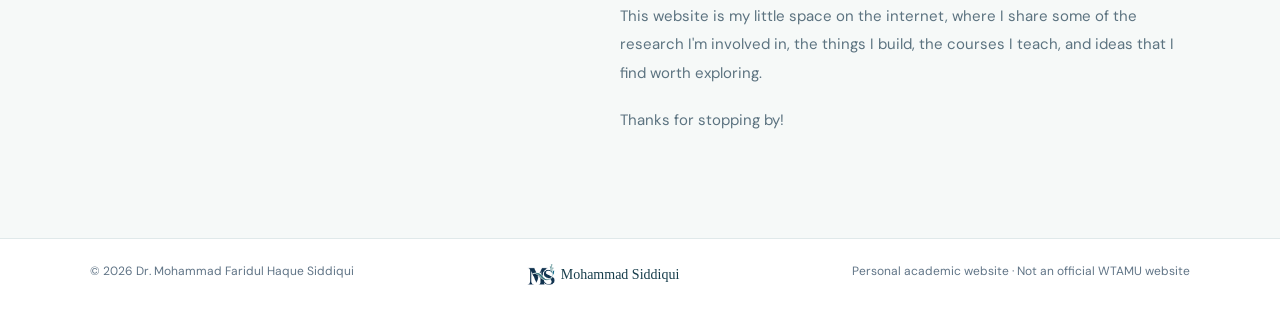
==== commit 7109d4f9: "Improve SEO titles and meta descriptions" ====
--- a/about.html
+++ b/about.html
@@ -1,3 +1,3 @@
 <!DOCTYPE html>
 
-<html lang="en"><head><meta charset="utf-8"/><meta content="width=device-width, initial-scale=1" name="viewport"/><meta content="#09182a" name="theme-color"/><meta content="Dr. Mohammad Faridul Haque Siddiqui — Assistant Professor of Computer Science, West Texas A&amp;M University." name="description"/><title>About Me | Mohammad Siddiqui</title><link href="https://fonts.googleapis.com" rel="preconnect"/><link crossorigin="" href="https://fonts.gstatic.com" rel="preconnect"/><link href="https://fonts.googleapis.com/css2?family=DM+Sans:wght@400;500;600;700&amp;family=Manrope:wght@400;500;600;700;800&amp;display=swap" rel="stylesheet"/><link href="style.css" rel="stylesheet"/><link href="favicon.png" rel="icon" type="image/png"/></head><body><header class="top"><div class="wrap nav"><a aria-label="Mohammad Siddiqui — Home" class="brand brand-logo" href="index.html"><img alt="" height="48" src="images/ms-monogram.png" width="56"/><span class="brand-name">Mohammad Siddiqui</span></a><button aria-controls="navlinks" aria-expanded="false" aria-label="Toggle navigation" class="menu" id="menu">☰</button><nav aria-label="Main navigation" class="navlinks" id="navlinks"><a class="" href="index.html">Home</a><a aria-current="page" class="active" href="about.html">About</a><a class="" href="research.html">Research</a><a class="" href="projects.html">Projects</a><a class="" href="publications.html">Publications</a><a class="" href="teaching.html">Teaching</a><a class="navcontact" href="contact.html">Contact</a></nav></div></header><main><div class="page-intro"><div class="wrap"><div class="breadcrumbs">About</div><h1>A little about me</h1><p>A bit about what I love to learn, explore, and create.</p></div></div><section class="section alt"><div class="wrap about"><figure class="about-photo"><img alt="Farid Haque smiling outdoors" height="1402" src="images/farid-outdoor.webp" width="1122"/><figcaption>A little more about me, beyond the classroom.</figcaption></figure><div class="about-copy reveal"><div class="overline">Beyond the work</div><h2>Curiosity, computing, and everything in between.</h2><p>Hello! I'm Mohammad Faridul Haque Siddiqui, an Assistant Professor of Computer Science at West Texas A&amp;M University in Canyon, Texas.</p><p>I've always enjoyed figuring out how things work, learning something new, and, perhaps most of all, creating things that interest me. Sometimes that means writing a piece of software, experimenting with a new technology, building an interactive system, or simply exploring an idea to see where it leads.</p><p>My academic work is primarily centered around artificial intelligence, human-computer interaction, and intelligent systems. I'm particularly interested in how technology can better understand people and how we can design systems that make our interactions with computers more natural and meaningful. Over the years, this curiosity has taken me through areas such as emotion recognition, computer vision, augmented and virtual reality, robotics, and more recently, large language models and generative AI.</p><p>What I enjoy about computer science is that there's always something new to explore. I don't particularly like limiting myself to one technology or research direction. If an idea catches my attention, I enjoy learning about it, experimenting with it, and seeing whether I can turn it into something useful—or simply something interesting.</p><p><strong>I believe that understanding something is often more rewarding than merely knowing how to use it.</strong> I enjoy asking questions, challenging assumptions, and looking at problems from different perspectives. The more I learn about a subject, the more I appreciate its complexities and the questions that remain unanswered.</p><p>Teaching is an equally important part of my life. I enjoy helping students understand concepts beyond their textbook definitions and encouraging them to explore how ideas work in practice. I especially enjoy working on projects where students can experiment, make mistakes, discover solutions, and eventually create something of their own. Seeing an idea gradually evolve into a working system is one of the things I find most satisfying.</p><p>Outside my immediate research interests, I enjoy reading and learning about a wide range of subjects, particularly science, history, technology, and the questions that connect them. I find it fascinating how ideas from seemingly unrelated fields can change the way we understand familiar things.</p><p>This website is my little space on the internet, where I share some of the research I'm involved in, the things I build, the courses I teach, and ideas that I find worth exploring.</p><p>Thanks for stopping by!</p></div></div></section></main><div class="mini-footer"><div class="wrap"><span>© <span id="year"></span> Dr. Mohammad Faridul Haque Siddiqui</span><a class="footer-logo" href="index.html"><img alt="" height="27" src="images/ms-monogram.png" width="31"/>Mohammad Siddiqui</a><span>Personal academic website · Not an official WTAMU website</span></div></div><script src="script.js"></script></body></html>+<html lang="en"><head><meta charset="utf-8"/><meta content="width=device-width, initial-scale=1" name="viewport"/><meta content="#09182a" name="theme-color"/><meta content="Get to know Mohammad Siddiqui, a computer science professor who enjoys creating things, exploring new technologies, teaching and understanding how the world works." name="description"/><title>About Mohammad Siddiqui | Curiosity, Teaching &amp; Technology</title><link href="https://fonts.googleapis.com" rel="preconnect"/><link crossorigin="" href="https://fonts.gstatic.com" rel="preconnect"/><link href="https://fonts.googleapis.com/css2?family=DM+Sans:wght@400;500;600;700&amp;family=Manrope:wght@400;500;600;700;800&amp;display=swap" rel="stylesheet"/><link href="style.css" rel="stylesheet"/><link href="favicon.png" rel="icon" type="image/png"/><link href="https://www.faridhaque.com/about.html" rel="canonical"/><meta content="website" property="og:type"/><meta content="About Mohammad Siddiqui | Curiosity, Teaching &amp; Technology" property="og:title"/><meta content="Get to know Mohammad Siddiqui, a computer science professor who enjoys creating things, exploring new technologies, teaching and understanding how the world works." property="og:description"/><meta content="https://www.faridhaque.com/about.html" property="og:url"/></head><body><header class="top"><div class="wrap nav"><a aria-label="Mohammad Siddiqui — Home" class="brand brand-logo" href="index.html"><img alt="" height="48" src="images/ms-monogram.png" width="56"/><span class="brand-name">Mohammad Siddiqui</span></a><button aria-controls="navlinks" aria-expanded="false" aria-label="Toggle navigation" class="menu" id="menu">☰</button><nav aria-label="Main navigation" class="navlinks" id="navlinks"><a class="" href="index.html">Home</a><a aria-current="page" class="active" href="about.html">About</a><a class="" href="research.html">Research</a><a class="" href="projects.html">Projects</a><a class="" href="publications.html">Publications</a><a class="" href="teaching.html">Teaching</a><a class="navcontact" href="contact.html">Contact</a></nav></div></header><main><div class="page-intro"><div class="wrap"><div class="breadcrumbs">About</div><h1>A little about me</h1><p>A bit about what I love to learn, explore, and create.</p></div></div><section class="section alt"><div class="wrap about"><figure class="about-photo"><img alt="Farid Haque smiling outdoors" height="1402" src="images/farid-outdoor.webp" width="1122"/><figcaption>A little more about me, beyond the classroom.</figcaption></figure><div class="about-copy reveal"><div class="overline">Beyond the work</div><h2>Curiosity, computing, and everything in between.</h2><p>Hello! I'm Mohammad Faridul Haque Siddiqui, an Assistant Professor of Computer Science at West Texas A&amp;M University in Canyon, Texas.</p><p>I've always enjoyed figuring out how things work, learning something new, and, perhaps most of all, creating things that interest me. Sometimes that means writing a piece of software, experimenting with a new technology, building an interactive system, or simply exploring an idea to see where it leads.</p><p>My academic work is primarily centered around artificial intelligence, human-computer interaction, and intelligent systems. I'm particularly interested in how technology can better understand people and how we can design systems that make our interactions with computers more natural and meaningful. Over the years, this curiosity has taken me through areas such as emotion recognition, computer vision, augmented and virtual reality, robotics, and more recently, large language models and generative AI.</p><p>What I enjoy about computer science is that there's always something new to explore. I don't particularly like limiting myself to one technology or research direction. If an idea catches my attention, I enjoy learning about it, experimenting with it, and seeing whether I can turn it into something useful—or simply something interesting.</p><p><strong>I believe that understanding something is often more rewarding than merely knowing how to use it.</strong> I enjoy asking questions, challenging assumptions, and looking at problems from different perspectives. The more I learn about a subject, the more I appreciate its complexities and the questions that remain unanswered.</p><p>Teaching is an equally important part of my life. I enjoy helping students understand concepts beyond their textbook definitions and encouraging them to explore how ideas work in practice. I especially enjoy working on projects where students can experiment, make mistakes, discover solutions, and eventually create something of their own. Seeing an idea gradually evolve into a working system is one of the things I find most satisfying.</p><p>Outside my immediate research interests, I enjoy reading and learning about a wide range of subjects, particularly science, history, technology, and the questions that connect them. I find it fascinating how ideas from seemingly unrelated fields can change the way we understand familiar things.</p><p>This website is my little space on the internet, where I share some of the research I'm involved in, the things I build, the courses I teach, and ideas that I find worth exploring.</p><p>Thanks for stopping by!</p></div></div></section></main><div class="mini-footer"><div class="wrap"><span>© <span id="year"></span> Dr. Mohammad Faridul Haque Siddiqui</span><a class="footer-logo" href="index.html"><img alt="" height="27" src="images/ms-monogram.png" width="31"/>Mohammad Siddiqui</a><span>Personal academic website · Not an official WTAMU website</span></div></div><script src="script.js"></script></body></html>
